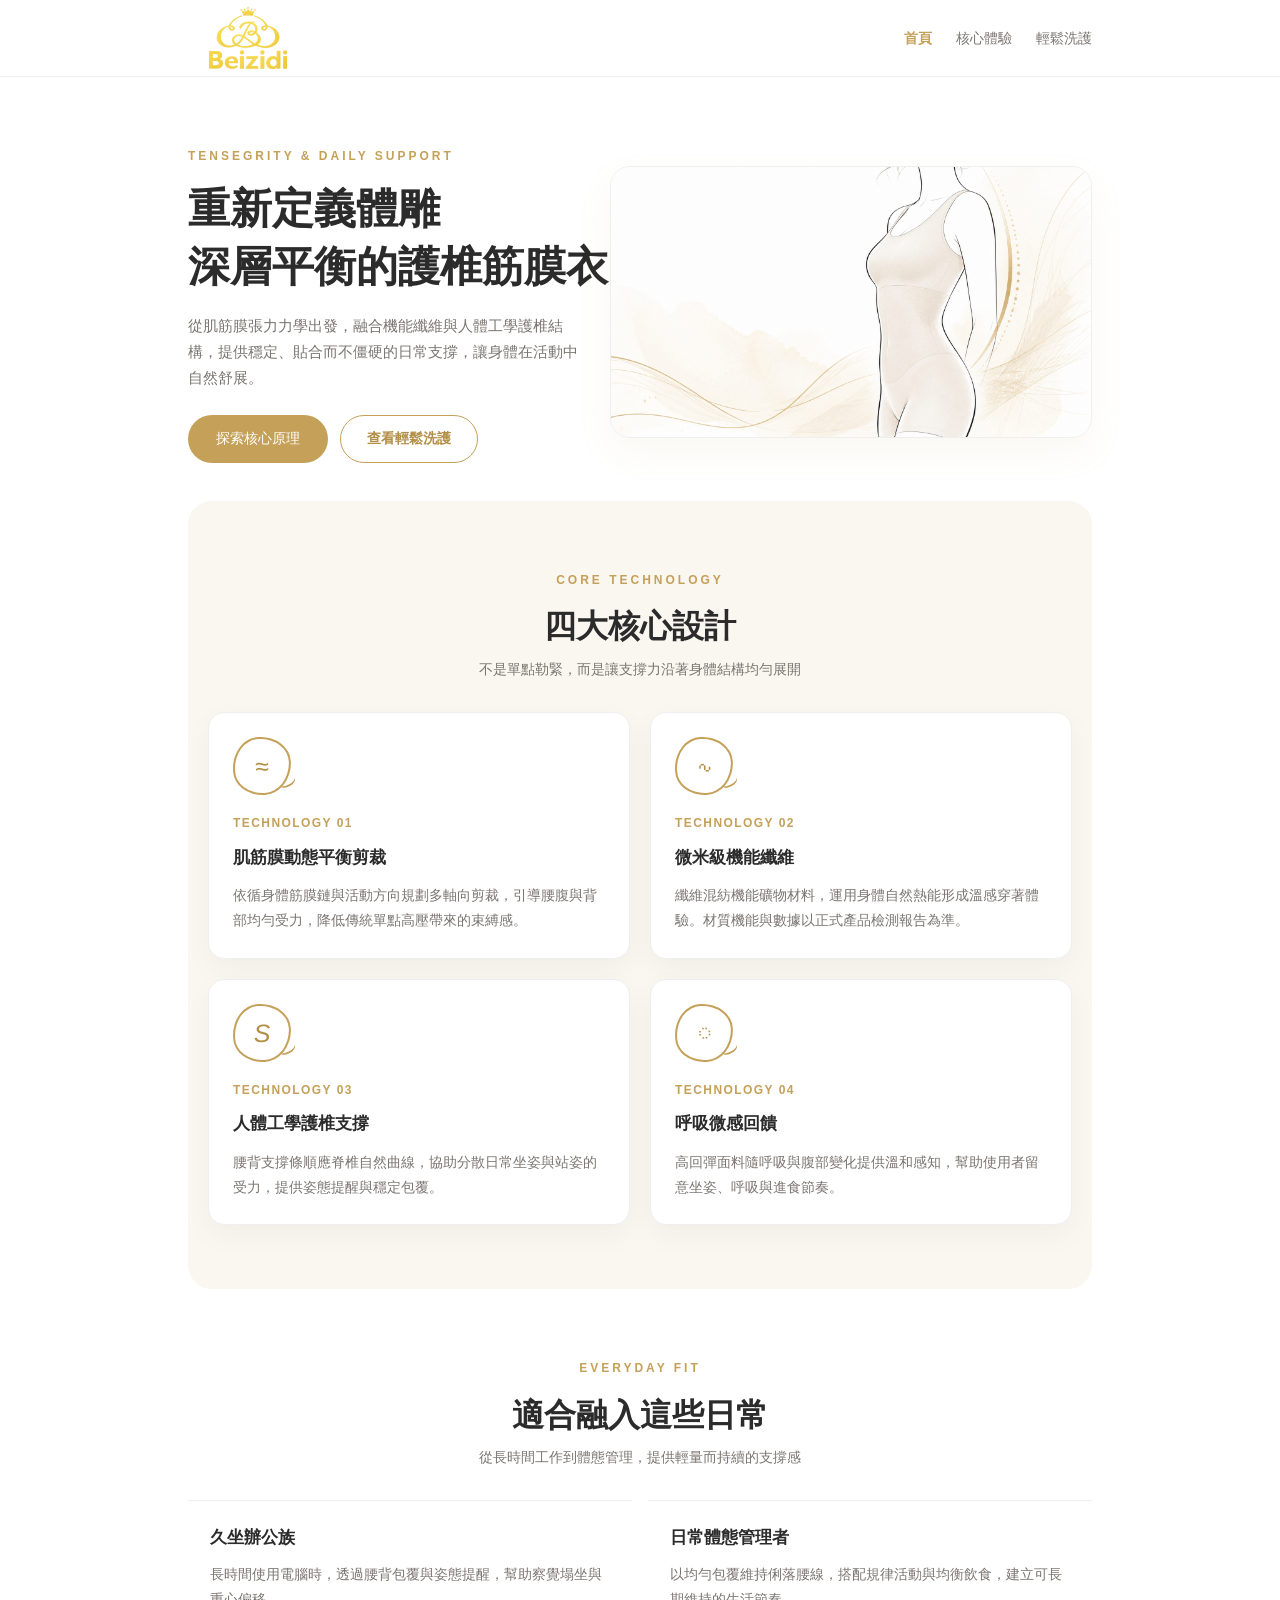
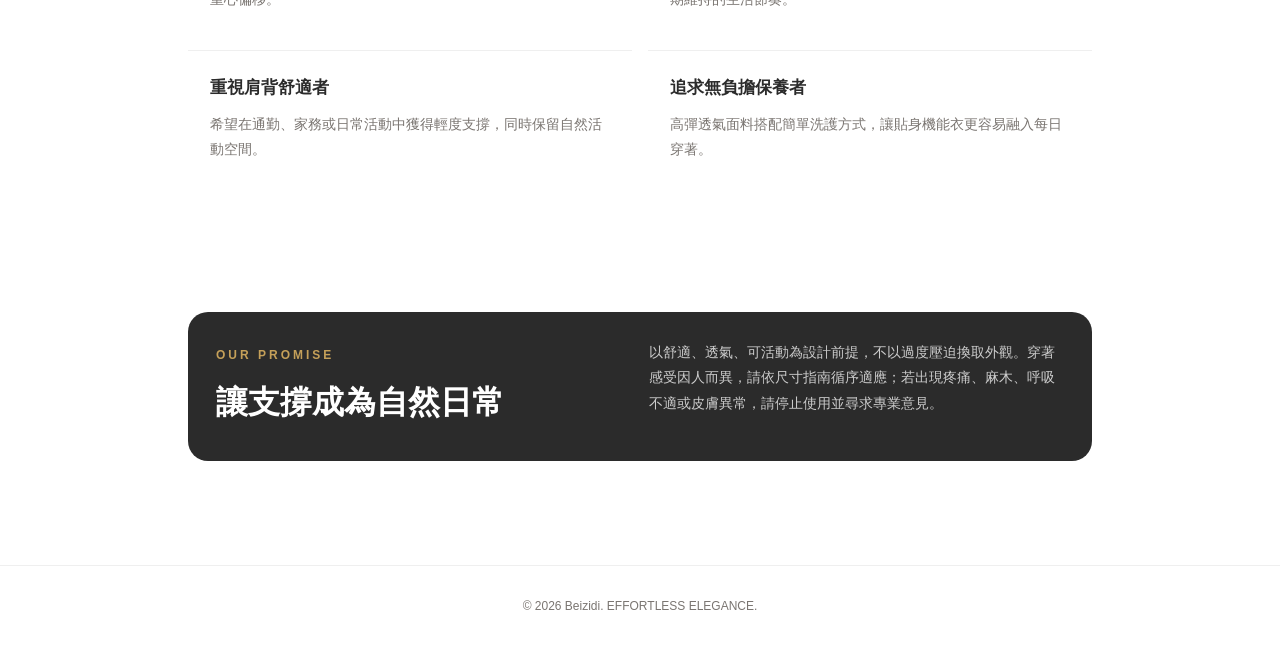
==== index.html @ 00fa4c21 "Add files via upload" ====
<!DOCTYPE html>
<html lang="zh-TW">
<head>
  <meta charset="UTF-8">
  <meta name="viewport" content="width=device-width, initial-scale=1.0">
  <meta name="description" content="Beizidi 護椎筋膜衣，以肌筋膜動態平衡、機能纖維與人體工學支撐，提供日常體態管理的新選擇。">
  <title>Beizidi 護椎筋膜衣｜由核心溫柔支撐</title>
  <link rel="stylesheet" href="css/base.css">
  <link rel="stylesheet" href="css/components.css">
  <link rel="stylesheet" href="css/responsive.css">
</head>
<body>
  <a class="skip-link" href="#main-content">跳到主要內容</a>
  <nav class="navbar" aria-label="主要導覽">
    <div class="container nav-container">
      <a href="index.html" class="logo" aria-label="Beizidi 首頁"><img src="assets/images/beizidi-logo.png" alt="Beizidi" width="1536" height="1024"></a>
      <ul class="nav-links">
        <li><a href="index.html" class="active" aria-current="page">首頁</a></li>
        <li><a href="product.html">核心體驗</a></li>
        <li><a href="care.html">輕鬆洗護</a></li>
      </ul>
      <button class="menu-toggle" type="button" aria-label="開啟導覽選單" aria-controls="mobile-menu" aria-expanded="false">☰</button>
    </div>
    <div class="mobile-menu" id="mobile-menu">
      <a href="index.html" class="active" aria-current="page">首頁</a>
      <a href="product.html">核心體驗</a>
      <a href="care.html">輕鬆洗護</a>
    </div>
  </nav>

  <main class="container" id="main-content">
    <section class="hero">
      <div class="hero-copy">
        <span class="hero-tag">Tensegrity &amp; Daily Support</span>
        <h1>重新定義體雕<br>深層平衡的護椎筋膜衣</h1>
        <p class="hero-desc">從肌筋膜張力力學出發，融合機能纖維與人體工學護椎結構，提供穩定、貼合而不僵硬的日常支撐，讓身體在活動中自然舒展。</p>
        <div class="hero-actions">
          <a href="#technology" class="btn-primary">探索核心原理</a>
          <a href="care.html" class="btn-secondary">查看輕鬆洗護</a>
        </div>
      </div>
      <div class="hero-img-wrap">
        <img src="assets/images/hero-line-art.png" alt="護椎體雕衣與流動支撐線條的手繪插畫" width="1536" height="1024">
      </div>
    </section>

    <section class="section section-soft" id="technology" aria-labelledby="technology-title">
      <div class="section-header">
        <span class="hero-tag">Core Technology</span>
        <h2 class="section-title" id="technology-title">四大核心設計</h2>
        <p class="section-subtitle">不是單點勒緊，而是讓支撐力沿著身體結構均勻展開</p>
      </div>
      <div class="card-grid card-grid-2">
        <article class="card">
          <div class="line-icon line-icon--flow" aria-hidden="true"></div>
          <span class="card-number">TECHNOLOGY 01</span>
          <h3 class="card-title">肌筋膜動態平衡剪裁</h3>
          <p class="card-desc">依循身體筋膜鏈與活動方向規劃多軸向剪裁，引導腰腹與背部均勻受力，降低傳統單點高壓帶來的束縛感。</p>
        </article>
        <article class="card">
          <div class="line-icon line-icon--warm" aria-hidden="true"></div>
          <span class="card-number">TECHNOLOGY 02</span>
          <h3 class="card-title">微米級機能纖維</h3>
          <p class="card-desc">纖維混紡機能礦物材料，運用身體自然熱能形成溫感穿著體驗。材質機能與數據以正式產品檢測報告為準。</p>
        </article>
        <article class="card">
          <div class="line-icon line-icon--support" aria-hidden="true"></div>
          <span class="card-number">TECHNOLOGY 03</span>
          <h3 class="card-title">人體工學護椎支撐</h3>
          <p class="card-desc">腰背支撐條順應脊椎自然曲線，協助分散日常坐姿與站姿的受力，提供姿態提醒與穩定包覆。</p>
        </article>
        <article class="card">
          <div class="line-icon line-icon--breath" aria-hidden="true"></div>
          <span class="card-number">TECHNOLOGY 04</span>
          <h3 class="card-title">呼吸微感回饋</h3>
          <p class="card-desc">高回彈面料隨呼吸與腹部變化提供溫和感知，幫助使用者留意坐姿、呼吸與進食節奏。</p>
        </article>
      </div>
    </section>

    <section class="section" aria-labelledby="scenes-title">
      <div class="section-header">
        <span class="hero-tag">Everyday Fit</span>
        <h2 class="section-title" id="scenes-title">適合融入這些日常</h2>
        <p class="section-subtitle">從長時間工作到體態管理，提供輕量而持續的支撐感</p>
      </div>
      <div class="scene-grid">
        <article class="scene-item"><h3>久坐辦公族</h3><p>長時間使用電腦時，透過腰背包覆與姿態提醒，幫助察覺塌坐與重心偏移。</p></article>
        <article class="scene-item"><h3>日常體態管理者</h3><p>以均勻包覆維持俐落腰線，搭配規律活動與均衡飲食，建立可長期維持的生活節奏。</p></article>
        <article class="scene-item"><h3>重視肩背舒適者</h3><p>希望在通勤、家務或日常活動中獲得輕度支撐，同時保留自然活動空間。</p></article>
        <article class="scene-item"><h3>追求無負擔保養者</h3><p>高彈透氣面料搭配簡單洗護方式，讓貼身機能衣更容易融入每日穿著。</p></article>
      </div>
    </section>

    <section class="section" aria-labelledby="promise-title">
      <div class="promise-band">
        <div><span class="hero-tag">Our Promise</span><h2 class="section-title" id="promise-title">讓支撐成為自然日常</h2></div>
        <p>以舒適、透氣、可活動為設計前提，不以過度壓迫換取外觀。穿著感受因人而異，請依尺寸指南循序適應；若出現疼痛、麻木、呼吸不適或皮膚異常，請停止使用並尋求專業意見。</p>
      </div>
    </section>
  </main>

  <footer><div class="container"><p>© 2026 Beizidi. EFFORTLESS ELEGANCE.</p></div></footer>
  <script src="js/main.js"></script>
</body>
</html>
---- css/base.css ----
:root {
  --bg-white: #ffffff;
  --bg-subtle: #f8f9fa;
  --bg-soft-gold: #faf6f0;
  --bg-card: #ffffff;
  --primary-gold: #c5a059;
  --primary-gold-hover: #b38e47;
  --text-main: #2b2b2b;
  --text-muted: #7a7571;
  --border-color: #efefef;
  --shadow-soft: 0 10px 30px rgba(0, 0, 0, 0.04);
  --shadow-card: 0 15px 35px rgba(197, 160, 89, 0.08);
}

* {
  box-sizing: border-box;
  margin: 0;
  padding: 0;
}

html {
  scroll-behavior: smooth;
}

body {
  min-width: 320px;
  background-color: var(--bg-white);
  color: var(--text-main);
  font-family: -apple-system, BlinkMacSystemFont, 'PingFang TC', 'Microsoft JhengHei', 'Noto Sans TC', Arial, sans-serif;
  font-weight: 400;
  line-height: 1.8;
  -webkit-font-smoothing: antialiased;
}

a {
  color: inherit;
  text-decoration: none;
}

button,
a {
  -webkit-tap-highlight-color: transparent;
}

button {
  font: inherit;
}

img {
  display: block;
  width: 100%;
  max-width: 100%;
  height: auto;
}

.container {
  width: 100%;
  max-width: 960px;
  margin: 0 auto;
  padding: 0 20px;
}

.skip-link {
  position: fixed;
  top: 10px;
  left: 10px;
  z-index: 200;
  padding: 8px 14px;
  border-radius: 8px;
  background: var(--text-main);
  color: #ffffff;
  transform: translateY(-150%);
}

.skip-link:focus {
  transform: translateY(0);
}

:focus-visible {
  outline: 3px solid rgba(197, 160, 89, 0.55);
  outline-offset: 3px;
}
---- css/components.css ----
/* Navigation */
.navbar {
  position: sticky;
  top: 0;
  z-index: 100;
  border-bottom: 1px solid var(--border-color);
  background-color: rgba(255, 255, 255, 0.95);
  backdrop-filter: blur(8px);
}

.nav-container {
  display: flex;
  align-items: center;
  justify-content: space-between;
  min-height: 76px;
}

.logo {
  display: inline-flex;
  width: 120px;
  height: 64px;
  align-items: center;
}

.logo img {
  width: 100%;
  height: 100%;
  object-fit: contain;
}

.nav-links {
  display: none;
  gap: 24px;
  list-style: none;
}

.nav-links a,
.mobile-menu a {
  color: var(--text-muted);
  font-size: 14px;
  transition: color 0.2s ease;
}

.nav-links a.active,
.nav-links a:hover,
.mobile-menu a.active,
.mobile-menu a:hover {
  color: var(--primary-gold);
  font-weight: 600;
}

.menu-toggle {
  display: grid;
  width: 44px;
  height: 44px;
  place-items: center;
  border: 0;
  background: none;
  color: var(--text-main);
  cursor: pointer;
  font-size: 22px;
}

.mobile-menu {
  display: none;
  flex-direction: column;
  gap: 14px;
  padding: 16px 20px 20px;
  border-top: 1px solid var(--border-color);
  background: var(--bg-white);
}

.mobile-menu.open {
  display: flex;
}

/* Hero */
.hero {
  display: grid;
  gap: 28px;
  padding: 36px 0 38px;
  align-items: center;
}

.hero-copy {
  text-align: left;
}

.hero-tag {
  display: inline-block;
  margin-bottom: 12px;
  color: var(--primary-gold);
  font-size: 12px;
  font-weight: 600;
  letter-spacing: 0.25em;
  text-transform: uppercase;
}

.hero h1 {
  margin-bottom: 16px;
  font-size: clamp(26px, 8vw, 42px);
  font-weight: 700;
  line-height: 1.4;
  word-break: keep-all;
}

.hero-desc {
  max-width: 620px;
  margin: 0 0 24px;
  color: var(--text-muted);
  font-size: 14.5px;
}

.hero-img-wrap {
  width: 100%;
  max-width: 720px;
  margin: 0;
  overflow: hidden;
  border: 1px solid var(--border-color);
  border-radius: 20px;
  box-shadow: var(--shadow-card);
}

.hero-img-wrap img {
  aspect-ratio: 4 / 3;
  object-fit: cover;
  object-position: center;
}

.hero-actions {
  display: flex;
  flex-wrap: wrap;
  gap: 12px;
}

.btn-secondary {
  display: inline-block;
  min-height: 44px;
  padding: 10px 26px;
  border: 1px solid var(--primary-gold);
  border-radius: 30px;
  color: var(--primary-gold-hover);
  font-size: 14px;
  font-weight: 600;
  transition: background-color 0.2s ease, color 0.2s ease;
}

.btn-secondary:hover {
  background: var(--bg-soft-gold);
}

/* Cards and layout */
.section {
  padding: 40px 0;
}

.section-soft {
  padding-right: 20px;
  padding-left: 20px;
  border-radius: 24px;
  background: var(--bg-soft-gold);
}

.section-header {
  margin-bottom: 30px;
  text-align: center;
}

.section-title {
  margin-bottom: 8px;
  font-size: clamp(22px, 6vw, 32px);
  font-weight: 700;
  line-height: 1.45;
  word-break: keep-all;
}

.section-subtitle {
  color: var(--text-muted);
  font-size: 13.5px;
}

.card-grid {
  display: grid;
  grid-template-columns: 1fr;
  gap: 20px;
}

.card {
  padding: 24px;
  border: 1px solid var(--border-color);
  border-radius: 16px;
  background: var(--bg-card);
  box-shadow: var(--shadow-soft);
}

.card-number {
  display: block;
  margin-bottom: 8px;
  color: var(--primary-gold);
  font-size: 12px;
  font-weight: 600;
  letter-spacing: 0.12em;
}

.line-icon {
  position: relative;
  display: grid;
  width: 58px;
  height: 58px;
  margin-bottom: 18px;
  place-items: center;
  border: 2px solid var(--primary-gold);
  border-radius: 46% 54% 48% 52% / 55% 45% 57% 43%;
  color: var(--primary-gold-hover);
  font-size: 25px;
  font-weight: 500;
  transform: rotate(-2deg);
}

.line-icon::after {
  position: absolute;
  right: -6px;
  bottom: 5px;
  width: 18px;
  height: 10px;
  border-bottom: 2px solid var(--primary-gold);
  border-radius: 50%;
  content: '';
  transform: rotate(-24deg);
}

.line-icon--flow::before { content: '≈'; }
.line-icon--breath::before { content: '◌'; }
.line-icon--support::before { content: 'S'; font-style: italic; }
.line-icon--fit::before { content: '⌒'; }
.line-icon--warm::before { content: '∿'; }
.line-icon--adapt::before { content: '↗'; }
.line-icon--clean::before { content: '◇'; transform: rotate(45deg); }
.line-icon--wash::before { content: '≋'; }
.line-icon--dry::before { content: '☼'; }

.scene-grid {
  display: grid;
  grid-template-columns: 1fr;
  gap: 16px;
}

.scene-item {
  padding: 22px;
  border-top: 1px solid var(--border-color);
}

.scene-item h3 {
  margin-bottom: 8px;
  font-size: 17px;
}

.scene-item p {
  color: var(--text-muted);
  font-size: 14px;
}

.promise-band {
  display: grid;
  gap: 18px;
  padding: 28px;
  border-radius: 20px;
  background: var(--text-main);
  color: #ffffff;
}

.promise-band p {
  color: rgba(255, 255, 255, 0.76);
  font-size: 14px;
}

.card-icon {
  display: flex;
  width: 48px;
  height: 48px;
  margin-bottom: 16px;
  align-items: center;
  justify-content: center;
  color: var(--primary-gold);
  font-size: 28px;
}

.card-title {
  margin-bottom: 10px;
  font-size: 17px;
  font-weight: 600;
}

.card-desc {
  color: var(--text-muted);
  font-size: 14px;
}

.science-box {
  margin-top: 14px;
  padding: 10px 14px;
  border-left: 3px solid var(--primary-gold);
  border-radius: 0 8px 8px 0;
  background: var(--bg-subtle);
  color: var(--text-muted);
  font-size: 13px;
}

.science-box strong {
  color: var(--text-main);
}

.notice {
  margin-top: 24px;
  padding: 16px 18px;
  border: 1px solid #eadfcf;
  border-radius: 12px;
  background: var(--bg-soft-gold);
  color: var(--text-muted);
  font-size: 13px;
}

/* Button */
.btn-primary {
  display: inline-block;
  min-height: 44px;
  padding: 11px 28px;
  border-radius: 30px;
  background: var(--primary-gold);
  color: #ffffff;
  font-size: 14px;
  font-weight: 500;
  transition: background-color 0.2s ease, transform 0.2s ease;
}

.btn-primary:hover {
  background: var(--primary-gold-hover);
  transform: translateY(-1px);
}

/* Footer */
footer {
  margin-top: 40px;
  padding: 30px 0;
  border-top: 1px solid var(--border-color);
  color: var(--text-muted);
  font-size: 12px;
  text-align: center;
}
---- css/responsive.css ----
@media (min-width: 768px) {
  .container {
    padding-right: 28px;
    padding-left: 28px;
  }

  .nav-links {
    display: flex;
  }

  .menu-toggle,
  .mobile-menu {
    display: none !important;
  }

  .hero {
    grid-template-columns: minmax(0, 0.9fr) minmax(0, 1.1fr);
    padding-top: 64px;
    text-align: left;
  }

  .hero-img-wrap img {
    aspect-ratio: 16 / 9;
  }

  .section {
    padding-top: 64px;
    padding-bottom: 64px;
  }

  .card-grid-3 {
    grid-template-columns: repeat(3, 1fr);
  }

  .card-grid-2 {
    grid-template-columns: repeat(2, 1fr);
  }

  .scene-grid,
  .promise-band {
    grid-template-columns: repeat(2, 1fr);
  }
}

@media (prefers-reduced-motion: reduce) {
  html {
    scroll-behavior: auto;
  }

  *,
  *::before,
  *::after {
    scroll-behavior: auto !important;
    transition-duration: 0.01ms !important;
  }
}
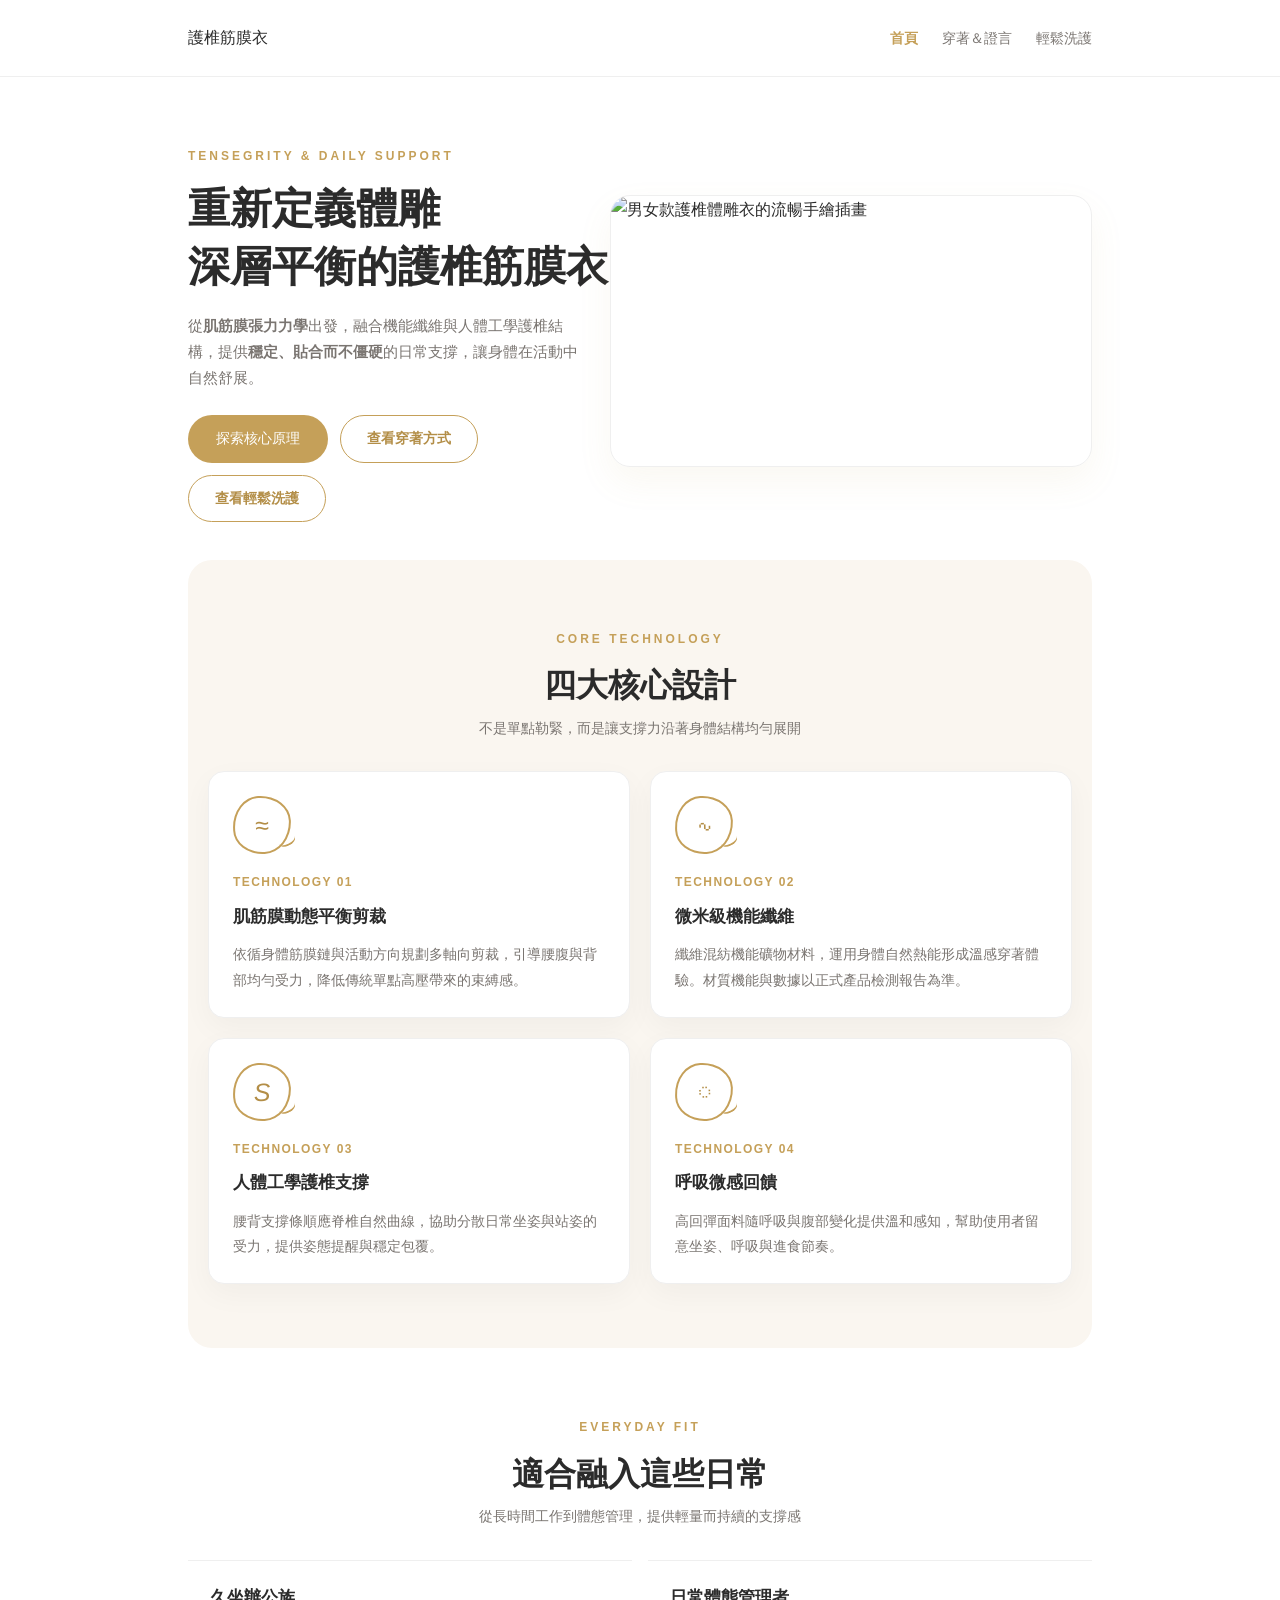
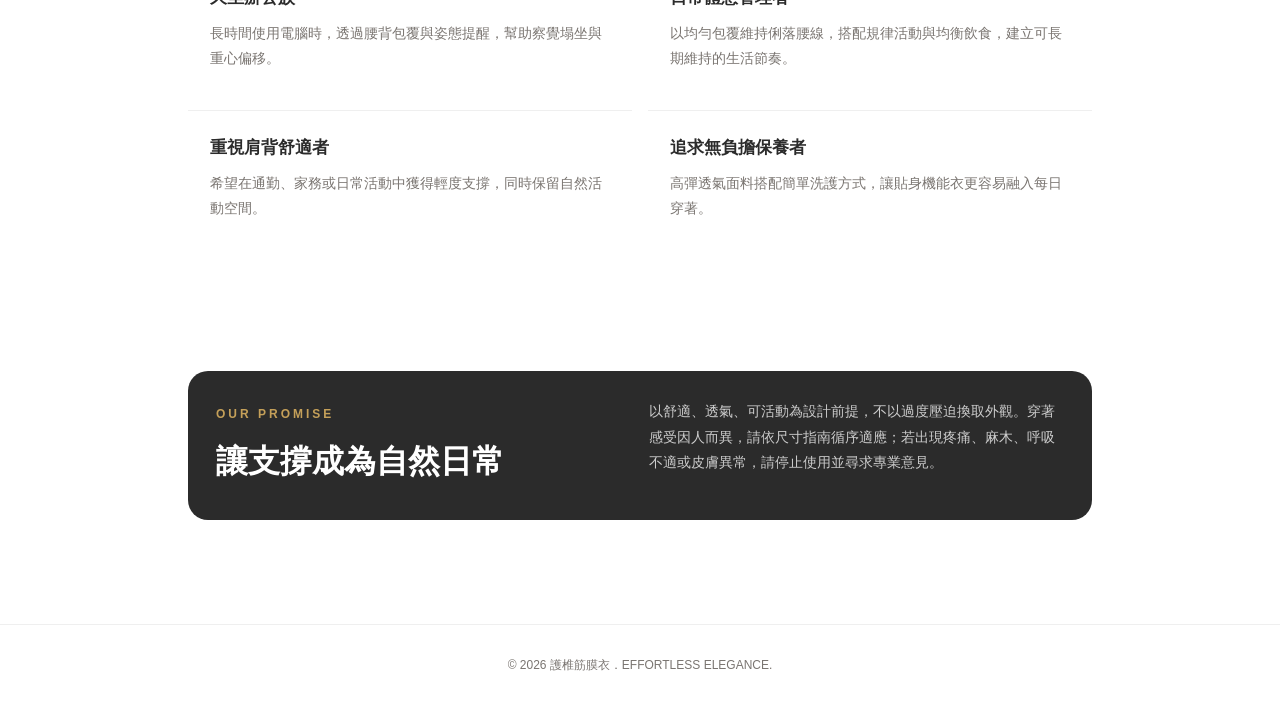
==== commit e945fa78: "更新穿著指南、洗護說明與手繪首頁" ====
--- a/index.html
+++ b/index.html
@@ -3,8 +3,8 @@
 <head>
   <meta charset="UTF-8">
   <meta name="viewport" content="width=device-width, initial-scale=1.0">
-  <meta name="description" content="Beizidi 護椎筋膜衣，以肌筋膜動態平衡、機能纖維與人體工學支撐，提供日常體態管理的新選擇。">
-  <title>Beizidi 護椎筋膜衣｜由核心溫柔支撐</title>
+  <meta name="description" content="護椎筋膜衣以肌筋膜動態平衡、機能纖維與人體工學支撐，提供日常體態管理的新選擇。">
+  <title>護椎筋膜衣｜由核心溫柔支撐</title>
   <link rel="stylesheet" href="css/base.css">
   <link rel="stylesheet" href="css/components.css">
   <link rel="stylesheet" href="css/responsive.css">
@@ -13,17 +13,17 @@
   <a class="skip-link" href="#main-content">跳到主要內容</a>
   <nav class="navbar" aria-label="主要導覽">
     <div class="container nav-container">
-      <a href="index.html" class="logo" aria-label="Beizidi 首頁"><img src="assets/images/beizidi-logo.png" alt="Beizidi" width="1536" height="1024"></a>
+      <a href="index.html" class="logo" aria-label="護椎筋膜衣首頁">護椎筋膜衣</a>
       <ul class="nav-links">
         <li><a href="index.html" class="active" aria-current="page">首頁</a></li>
-        <li><a href="product.html">核心體驗</a></li>
+        <li><a href="product.html">穿著＆證言</a></li>
         <li><a href="care.html">輕鬆洗護</a></li>
       </ul>
       <button class="menu-toggle" type="button" aria-label="開啟導覽選單" aria-controls="mobile-menu" aria-expanded="false">☰</button>
     </div>
     <div class="mobile-menu" id="mobile-menu">
       <a href="index.html" class="active" aria-current="page">首頁</a>
-      <a href="product.html">核心體驗</a>
+      <a href="product.html">穿著＆證言</a>
       <a href="care.html">輕鬆洗護</a>
     </div>
   </nav>
@@ -32,15 +32,16 @@
     <section class="hero">
       <div class="hero-copy">
         <span class="hero-tag">Tensegrity &amp; Daily Support</span>
-        <h1>重新定義體雕<br>深層平衡的護椎筋膜衣</h1>
-        <p class="hero-desc">從肌筋膜張力力學出發，融合機能纖維與人體工學護椎結構，提供穩定、貼合而不僵硬的日常支撐，讓身體在活動中自然舒展。</p>
+        <h1><span class="key-highlight">重新定義體雕</span><br>深層平衡的護椎筋膜衣</h1>
+        <p class="hero-desc">從<strong>肌筋膜張力力學</strong>出發，融合機能纖維與人體工學護椎結構，提供<strong>穩定、貼合而不僵硬</strong>的日常支撐，讓身體在活動中自然舒展。</p>
         <div class="hero-actions">
           <a href="#technology" class="btn-primary">探索核心原理</a>
+          <a href="product.html#wear-title" class="btn-secondary">查看穿著方式</a>
           <a href="care.html" class="btn-secondary">查看輕鬆洗護</a>
         </div>
       </div>
       <div class="hero-img-wrap">
-        <img src="assets/images/hero-line-art.png" alt="護椎體雕衣與流動支撐線條的手繪插畫" width="1536" height="1024">
+        <img src="assets/images/hero-men-women-v2.png" alt="男女款護椎體雕衣的流暢手繪插畫" width="1536" height="1024">
       </div>
     </section>
 
@@ -54,7 +55,7 @@
         <article class="card">
           <div class="line-icon line-icon--flow" aria-hidden="true"></div>
           <span class="card-number">TECHNOLOGY 01</span>
-          <h3 class="card-title">肌筋膜動態平衡剪裁</h3>
+          <h3 class="card-title"><span class="key-highlight">肌筋膜動態平衡</span>剪裁</h3>
           <p class="card-desc">依循身體筋膜鏈與活動方向規劃多軸向剪裁，引導腰腹與背部均勻受力，降低傳統單點高壓帶來的束縛感。</p>
         </article>
         <article class="card">
@@ -66,7 +67,7 @@
         <article class="card">
           <div class="line-icon line-icon--support" aria-hidden="true"></div>
           <span class="card-number">TECHNOLOGY 03</span>
-          <h3 class="card-title">人體工學護椎支撐</h3>
+          <h3 class="card-title"><span class="key-highlight">人體工學</span>護椎支撐</h3>
           <p class="card-desc">腰背支撐條順應脊椎自然曲線，協助分散日常坐姿與站姿的受力，提供姿態提醒與穩定包覆。</p>
         </article>
         <article class="card">
@@ -100,7 +101,7 @@
     </section>
   </main>
 
-  <footer><div class="container"><p>© 2026 Beizidi. EFFORTLESS ELEGANCE.</p></div></footer>
+  <footer><div class="container"><p>© 2026 護椎筋膜衣．EFFORTLESS ELEGANCE.</p></div></footer>
   <script src="js/main.js"></script>
 </body>
 </html>
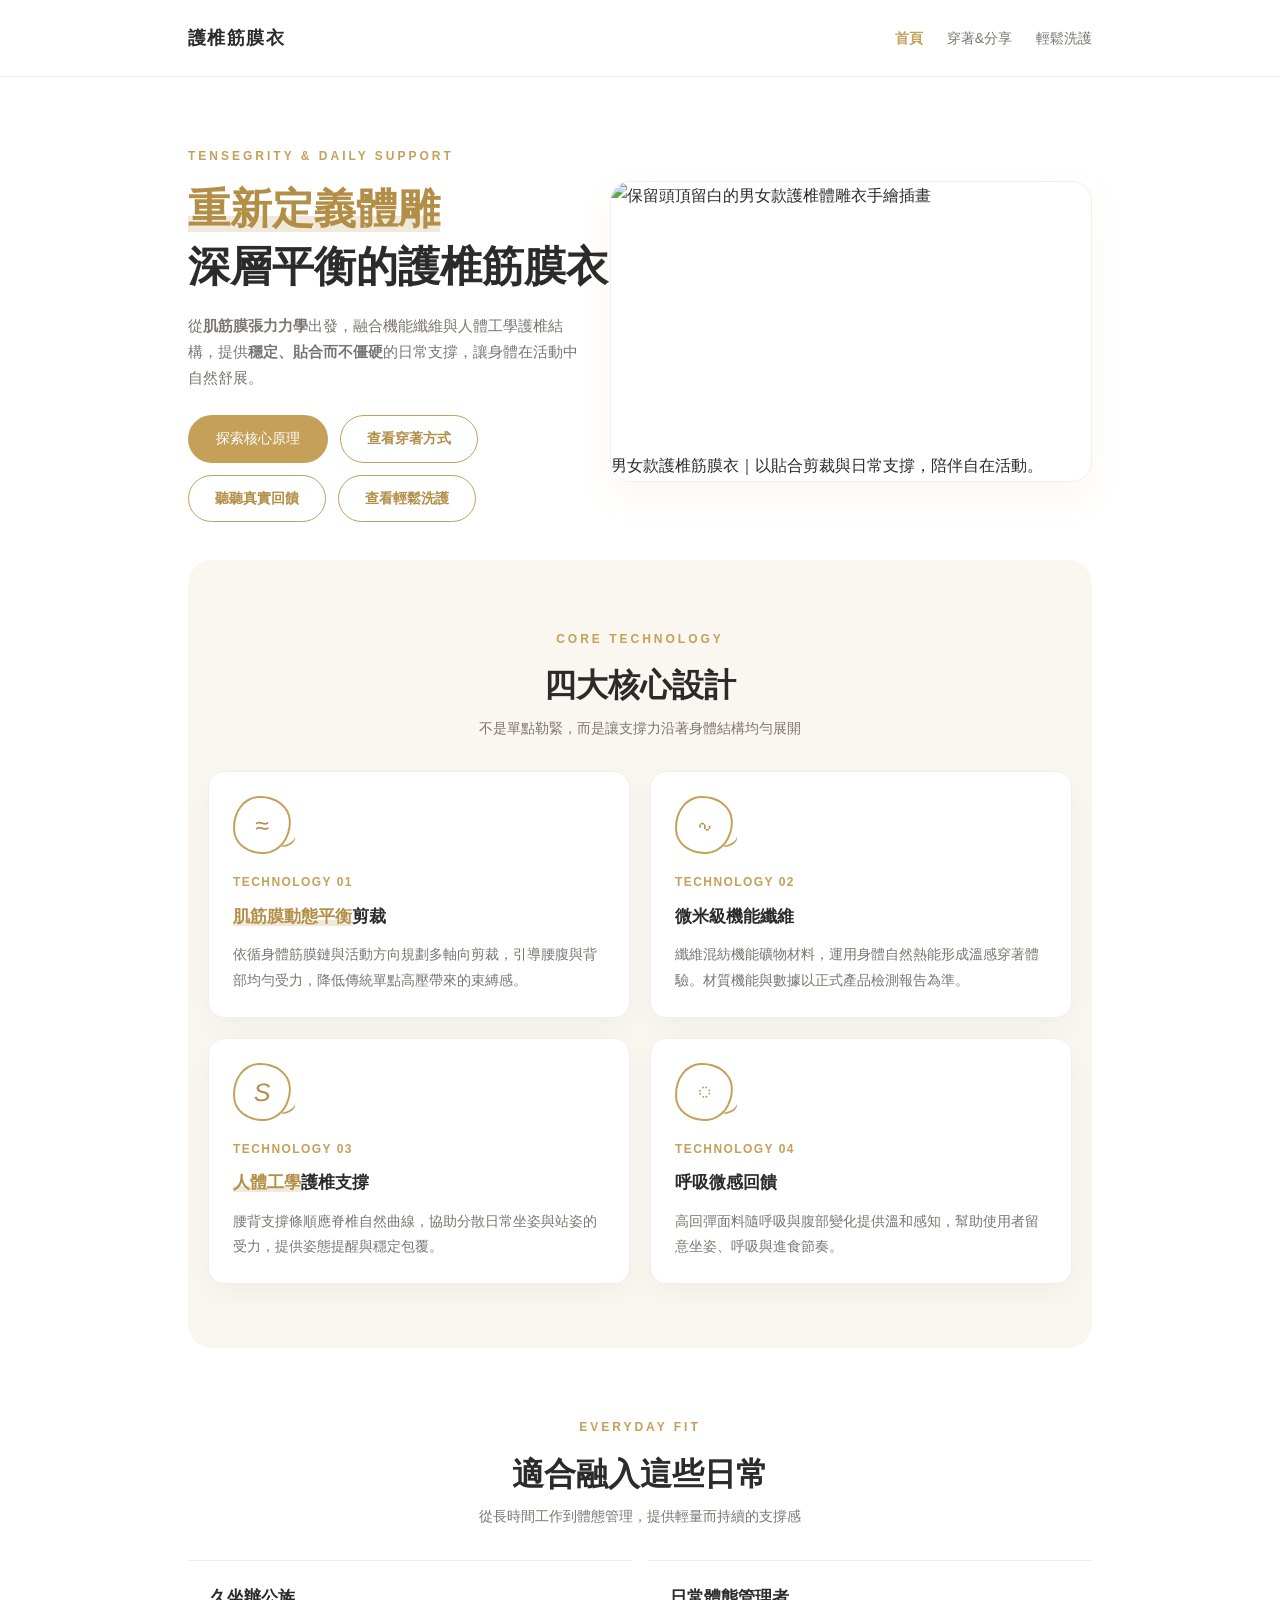
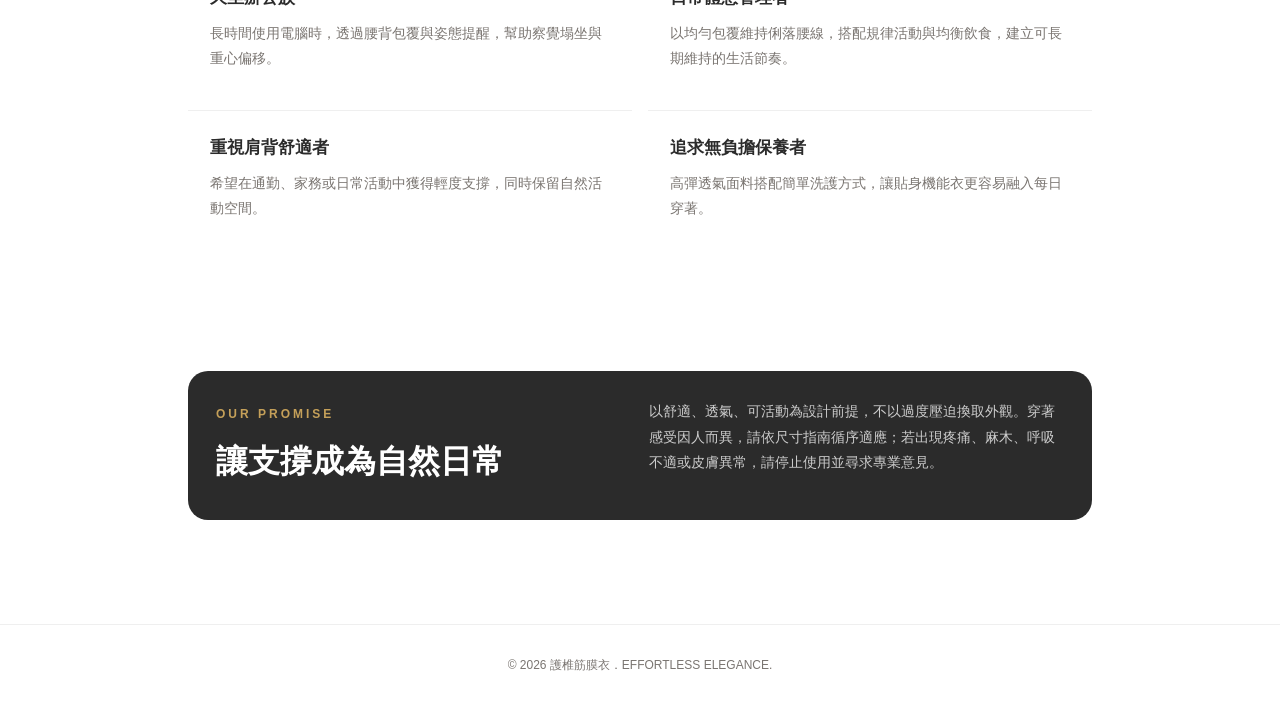
==== commit 472e5616: "更新圖片說明、穿著分享與洗護內容" ====
--- a/index.html
+++ b/index.html
@@ -16,14 +16,14 @@
       <a href="index.html" class="logo" aria-label="護椎筋膜衣首頁">護椎筋膜衣</a>
       <ul class="nav-links">
         <li><a href="index.html" class="active" aria-current="page">首頁</a></li>
-        <li><a href="product.html">穿著＆證言</a></li>
+        <li><a href="product.html">穿著&amp;分享</a></li>
         <li><a href="care.html">輕鬆洗護</a></li>
       </ul>
       <button class="menu-toggle" type="button" aria-label="開啟導覽選單" aria-controls="mobile-menu" aria-expanded="false">☰</button>
     </div>
     <div class="mobile-menu" id="mobile-menu">
       <a href="index.html" class="active" aria-current="page">首頁</a>
-      <a href="product.html">穿著＆證言</a>
+      <a href="product.html">穿著&amp;分享</a>
       <a href="care.html">輕鬆洗護</a>
     </div>
   </nav>
@@ -37,12 +37,14 @@
         <div class="hero-actions">
           <a href="#technology" class="btn-primary">探索核心原理</a>
           <a href="product.html#wear-title" class="btn-secondary">查看穿著方式</a>
+          <a href="product.html#experience-title" class="btn-secondary">聽聽真實回饋</a>
           <a href="care.html" class="btn-secondary">查看輕鬆洗護</a>
         </div>
       </div>
-      <div class="hero-img-wrap">
-        <img src="assets/images/hero-men-women-v2.png" alt="男女款護椎體雕衣的流暢手繪插畫" width="1536" height="1024">
-      </div>
+      <figure class="hero-img-wrap">
+        <img src="assets/images/hero-men-women-v3.png" alt="保留頭頂留白的男女款護椎體雕衣手繪插畫" width="1536" height="1024">
+        <figcaption>男女款護椎筋膜衣｜以貼合剪裁與日常支撐，陪伴自在活動。</figcaption>
+      </figure>
     </section>
 
     <section class="section section-soft" id="technology" aria-labelledby="technology-title">
--- a/css/components.css
+++ b/css/components.css
@@ -17,15 +17,11 @@
 
 .logo {
   display: inline-flex;
-  width: 120px;
-  height: 64px;
   align-items: center;
-}
-
-.logo img {
-  width: 100%;
-  height: 100%;
-  object-fit: contain;
+  color: var(--text-main);
+  font-size: 18px;
+  font-weight: 800;
+  letter-spacing: 0.08em;
 }
 
 .nav-links {
@@ -99,9 +95,15 @@
 .hero h1 {
   margin-bottom: 16px;
   font-size: clamp(26px, 8vw, 42px);
-  font-weight: 700;
+  font-weight: 800;
   line-height: 1.4;
   word-break: keep-all;
+}
+
+.key-highlight {
+  color: var(--primary-gold-hover);
+  font-weight: 800;
+  background: linear-gradient(transparent 66%, rgba(197, 162, 109, 0.24) 66%);
 }
 
 .hero-desc {
@@ -169,7 +171,7 @@
 .section-title {
   margin-bottom: 8px;
   font-size: clamp(22px, 6vw, 32px);
-  font-weight: 700;
+  font-weight: 800;
   line-height: 1.45;
   word-break: keep-all;
 }
@@ -288,7 +290,7 @@
 .card-title {
   margin-bottom: 10px;
   font-size: 17px;
-  font-weight: 600;
+  font-weight: 800;
 }
 
 .card-desc {
@@ -318,6 +320,260 @@
   background: var(--bg-soft-gold);
   color: var(--text-muted);
   font-size: 13px;
+}
+
+/* Customer stories */
+.testimonial-grid {
+  display: grid;
+  grid-template-columns: 1fr;
+  gap: 18px;
+}
+
+.testimonial-card {
+  position: relative;
+  padding: 26px 24px 24px;
+  overflow: hidden;
+  border: 1px solid var(--border-color);
+  border-radius: 18px;
+  background: var(--bg-card);
+  box-shadow: var(--shadow-soft);
+}
+
+.testimonial-card::before {
+  position: absolute;
+  top: -15px;
+  right: 18px;
+  color: rgba(197, 162, 109, 0.18);
+  content: '“';
+  font-family: Georgia, serif;
+  font-size: 92px;
+  line-height: 1;
+}
+
+.testimonial-role {
+  display: inline-block;
+  margin-bottom: 12px;
+  color: var(--primary-gold-hover);
+  font-size: 12px;
+  font-weight: 800;
+  letter-spacing: 0.08em;
+}
+
+.testimonial-title {
+  max-width: 90%;
+  margin-bottom: 10px;
+  font-size: 19px;
+  font-weight: 800;
+  line-height: 1.45;
+}
+
+.testimonial-copy {
+  color: var(--text-muted);
+  font-size: 13.5px;
+}
+
+/* Two care methods */
+.care-choice-grid {
+  display: grid;
+  grid-template-columns: 1fr;
+  gap: 22px;
+}
+
+.care-method-card {
+  padding: 26px 22px;
+  border: 1px solid var(--border-color);
+  border-radius: 20px;
+  background: var(--bg-card);
+  box-shadow: var(--shadow-card);
+}
+
+.care-method-card--machine {
+  background: linear-gradient(145deg, #ffffff 0%, var(--bg-soft-gold) 160%);
+}
+
+.care-method-heading {
+  margin-bottom: 8px;
+  font-size: 25px;
+  font-weight: 800;
+}
+
+.care-method-intro {
+  margin-bottom: 22px;
+  color: var(--text-muted);
+  font-size: 13px;
+}
+
+.handwash-list,
+.care-steps {
+  display: grid;
+  gap: 14px;
+}
+
+.handwash-item,
+.care-step {
+  padding: 17px;
+  border: 1px solid #eadfcf;
+  border-radius: 15px;
+  background: #ffffff;
+}
+
+.handwash-item strong,
+.care-step h3 {
+  display: block;
+  margin-bottom: 5px;
+  font-size: 17px;
+  font-weight: 800;
+}
+
+.handwash-item p,
+.care-step p {
+  color: var(--text-muted);
+  font-size: 12.5px;
+}
+
+.care-step-top {
+  display: flex;
+  gap: 14px;
+  align-items: flex-start;
+}
+
+.care-step .line-icon {
+  flex: 0 0 auto;
+  width: 46px;
+  height: 46px;
+  margin: 0;
+  font-size: 20px;
+}
+
+.care-science {
+  margin-top: 11px;
+  padding-top: 10px;
+  border-top: 1px dashed #dbc9ad;
+  color: var(--primary-gold-hover);
+  font-size: 12px;
+  font-weight: 700;
+}
+
+/* Wearing guide */
+.wear-guide-layout {
+  display: grid;
+  grid-template-columns: 1fr;
+  gap: 24px;
+}
+
+.video-card {
+  padding: 18px;
+  border: 1px solid var(--border-color);
+  border-radius: 18px;
+  background: #ffffff;
+  box-shadow: var(--shadow-soft);
+}
+
+.video-wrap {
+  position: relative;
+  width: 100%;
+  margin-bottom: 14px;
+  overflow: hidden;
+  border-radius: 12px;
+  aspect-ratio: 16 / 9;
+  background: var(--text-main);
+}
+
+.video-wrap iframe {
+  position: absolute;
+  inset: 0;
+  width: 100%;
+  height: 100%;
+  border: 0;
+}
+
+.video-card p {
+  margin-bottom: 14px;
+  color: var(--text-muted);
+  font-size: 13px;
+}
+
+.wear-steps {
+  display: grid;
+  gap: 12px;
+  list-style: none;
+}
+
+.wear-steps li {
+  display: grid;
+  grid-template-columns: 44px 1fr;
+  gap: 13px;
+  padding: 15px;
+  border-bottom: 1px solid #e5d8c5;
+  background: rgba(255, 255, 255, 0.72);
+}
+
+.wear-steps li > span {
+  display: grid;
+  width: 40px;
+  height: 40px;
+  place-items: center;
+  border: 1px solid var(--primary-gold);
+  border-radius: 50%;
+  color: var(--primary-gold-hover);
+  font-size: 12px;
+  font-weight: 800;
+}
+
+.wear-steps h3 {
+  margin-bottom: 4px;
+  font-size: 16px;
+  font-weight: 800;
+}
+
+.wear-steps p,
+.wear-tips p {
+  color: var(--text-muted);
+  font-size: 12.5px;
+}
+
+.wear-tips {
+  margin-top: 22px;
+  padding: 18px 20px;
+  border: 1px solid #dfccb0;
+  border-radius: 15px;
+  background: #ffffff;
+}
+
+.wear-tips strong {
+  display: block;
+  margin-bottom: 5px;
+  font-size: 16px;
+}
+
+.care-reminders {
+  display: grid;
+  grid-template-columns: 1fr;
+  gap: 16px;
+  margin-top: 22px;
+}
+
+.care-reminders section {
+  padding: 20px;
+  border: 1px solid var(--border-color);
+  border-radius: 16px;
+  background: var(--bg-subtle);
+}
+
+.care-reminders h2 {
+  margin-bottom: 9px;
+  font-size: 18px;
+  font-weight: 800;
+}
+
+.care-reminders ul {
+  padding-left: 20px;
+  color: var(--text-muted);
+  font-size: 13px;
+}
+
+.care-reminders li + li {
+  margin-top: 6px;
 }
 
 /* Button */
--- a/css/responsive.css
+++ b/css/responsive.css
@@ -40,6 +40,24 @@
   .promise-band {
     grid-template-columns: repeat(2, 1fr);
   }
+
+  .testimonial-grid,
+  .care-choice-grid {
+    grid-template-columns: repeat(2, minmax(0, 1fr));
+  }
+
+  .wear-guide-layout {
+    grid-template-columns: minmax(0, 0.85fr) minmax(0, 1.15fr);
+    align-items: start;
+  }
+
+  .care-reminders {
+    grid-template-columns: repeat(2, minmax(0, 1fr));
+  }
+
+  .care-method-card {
+    padding: 32px;
+  }
 }
 
 @media (prefers-reduced-motion: reduce) {
